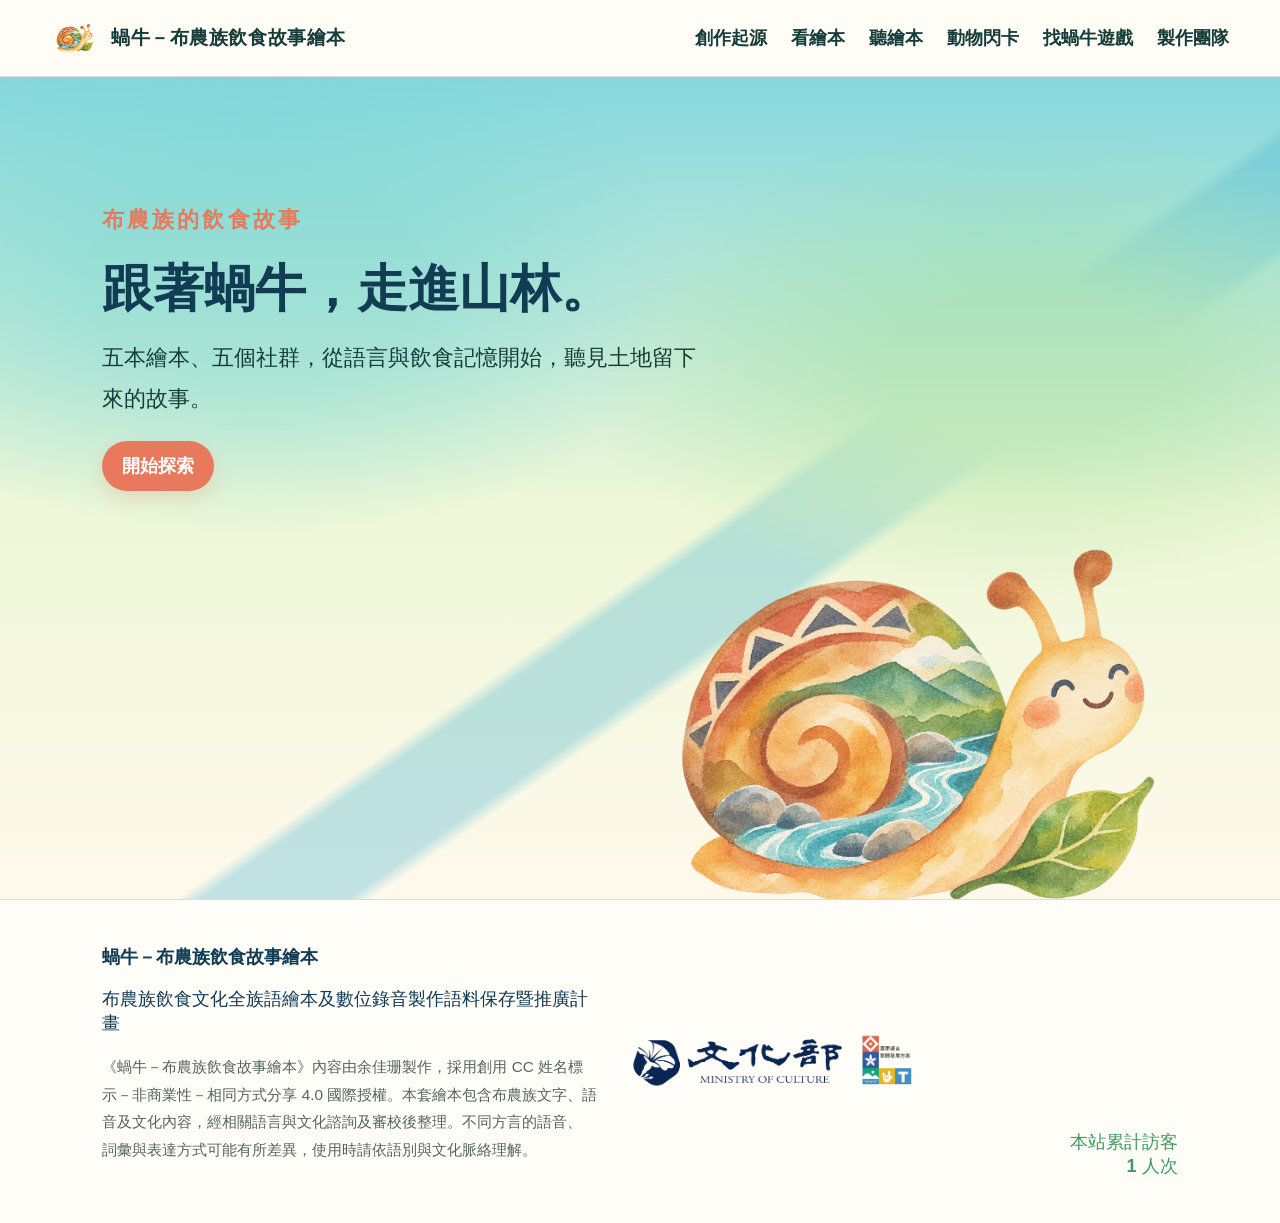
==== index.html @ 5a8964cf "feat: add picture book snail hunt game" ====
<!doctype html>
<html lang="zh-Hant">
  <head>
    <meta charset="UTF-8">
    <meta name="viewport" content="width=device-width, initial-scale=1.0">
    <meta name="description" content="蝸牛－布農族飲食故事繪本成果展示平台">
    <title>蝸牛－布農族飲食故事繪本</title>
    <link rel="stylesheet" href="src/styles.css">
    <link rel="icon" href="assets/logo-snail-watercolor.png" type="image/png">
  </head>
  <body>
    <header class="site-header">
      <a class="brand" href="#top"><img src="assets/logo-snail-watercolor.png" alt="蝸牛 Logo"><span id="project-name"></span></a>
      <button class="menu-toggle" type="button" aria-expanded="false" aria-controls="main-nav">選單</button>
      <nav id="main-nav" aria-label="主要導覽"><a href="#origin">創作起源</a><a href="#books">看繪本</a><a href="#audio">聽繪本</a><a href="#animal-learning">動物閃卡</a><a href="snail.html">找蝸牛遊戲</a><a href="#team">製作團隊</a></nav>
    </header>

    <main id="top">
      <section class="hero screen is-active" data-screen="home">
        <img class="hero__art" src="assets/logo-snail-watercolor.png" alt="水彩蝸牛與溪流意象">
        <div class="hero__copy">
          <p class="kicker">布農族的飲食故事</p>
          <h1>跟著蝸牛，走進山林。</h1>
          <p>五本繪本、五個社群，從語言與飲食記憶開始，聽見土地留下來的故事。</p>
          <a class="button" href="#origin">開始探索</a>
        </div>
      </section>

      <section class="section section--paper screen" id="origin" data-screen="origin">
        <div class="section-heading"><div><p class="kicker">The project</p><h2>繪本序</h2></div><p>先認識故事的來處，再翻開每一本繪本。</p></div>
        <div class="origin-content">
          <div class="prose" id="intro-copy"></div>
          <div class="origin-details">
            <article><h3>計畫背景</h3><div class="prose" id="background-copy"></div></article>
            <article><h3>計畫目的</h3><div class="prose" id="purpose-copy"></div></article>
            <article><h3>預期目標</h3><div class="goal-list" id="goals-copy"></div></article>
          </div>
          <div class="grant"><div class="grant__logos"><img src="assets/culture/ministry-of-culture.png" alt="文化部"><img src="assets/culture/language-development.png" alt="國家語言整體發展方案"></div><div><strong id="grant-unit"></strong><p id="grant-name"></p><p id="grant-text"></p></div></div>
        </div>
      </section>

      <section class="section screen" id="books" data-screen="books">
        <div class="section-heading"><div><p class="kicker">Five voices</p><h2>五本繪本</h2></div><p>每一本都保留自己的語別與社群聲音。</p></div>
        <div class="book-grid" id="book-grid"></div>
      </section>

      <section class="section section--paper screen" id="audio" data-screen="audio">
        <div class="section-heading"><div><p class="kicker">Listen to the stories</p><h2>聽繪本</h2></div><p>每一本繪本未來對應一支 YouTube 有聲影片。</p></div>
        <p class="channel-link"><a class="youtube-channel" id="audio-channel-link" href="http://www.youtube.com/@chiasan3" target="_blank" rel="noreferrer"><img src="assets/culture/youtube-channel.jpg" alt="Bunun Tamazaza YouTube 頻道 Logo"><span>前往有聲繪本 YouTube 頻道</span></a></p>
        <div class="audio-grid" id="audio-grid"></div>
      </section>

      <section class="section section--paper screen" id="animal-learning" data-screen="animal-learning">
        <div class="section-heading"><div><p class="kicker">族語學習</p><h2>巒群布農語・動物閃卡</h2></div><p>先聽族語單字與例句，再翻看中文提示。完成閱讀後，可以挑戰 10 題聽音選圖片。</p></div>
        <label class="autoplay-control"><input id="autoplay-toggle" type="checkbox"> 自動播放族語單字與例句</label>
        <div class="flashcard-layout" id="flashcard-area">
          <article class="flashcard" id="flashcard">
            <img id="flashcard-image" src="assets/animal-flashcards/dog.jpg" alt="狗">
            <div class="flashcard__content"><p class="flashcard__label">族語單字</p><h3 id="flashcard-word">asu</h3><p class="flashcard__label">族語例句</p><p id="flashcard-sentence">Haiza inaak tas-a asu.</p><p class="flashcard__translation" id="flashcard-translation">我有一隻狗。</p><div class="flashcard__actions"><button class="button button--small" id="play-word" type="button">播放單字</button><button class="button button--small" id="play-sentence" type="button">播放例句</button><button class="button button--text" id="flip-card" type="button">翻看提示</button></div></div>
          </article>
          <div class="flashcard__nav"><button class="button button--text" id="previous-card" type="button">上一張</button><span id="flashcard-progress">1 / 10</span><button class="button button--text" id="next-card" type="button">下一張</button></div>
          <button class="button button--primary" id="start-quiz" type="button">開始 10 題聽音選圖</button>
        </div>
        <div class="quiz-panel" id="quiz-panel" hidden><div class="quiz-panel__topline"><p class="kicker">聽音選圖</p><span id="quiz-progress">第 1 / 10 題</span></div><h3 id="quiz-prompt">請聽族語，選出正確的圖片</h3><button class="button button--primary" id="quiz-play" type="button">播放題目</button><div class="quiz-choices" id="quiz-choices"></div><p class="quiz-feedback" id="quiz-feedback" aria-live="polite"></p><p class="quiz-score" id="quiz-score"></p><button class="button button--text" id="restart-quiz" type="button">再測一次</button></div>
      </section>

      <section class="section section--paper screen" id="design" data-screen="design">
        <div class="section-heading"><div><p class="kicker">Design notes</p><h2>設計理念</h2></div></div>
        <div class="prose" id="design-copy"></div>
      </section>

      <section class="section screen" id="team" data-screen="team">
        <div class="section-heading"><div><p class="kicker">People behind the books</p><h2>製作團隊</h2></div><p>讓語言、生活經驗與飲食文化記憶一起被留下來。</p></div>
        <dl id="team-list"></dl>
      </section>
    </main>

    <footer class="site-footer">
      <div><strong>蝸牛－布農族飲食故事繪本</strong><p>布農族飲食文化全族語繪本及數位錄音製作語料保存暨推廣計畫</p><p class="copyright" id="copyright-copy"></p></div>
      <div class="footer-logos"><img src="assets/culture/ministry-of-culture.png" alt="文化部"><img src="assets/culture/language-development.png" alt="國家語言整體發展方案"></div>
      <div class="counter">本站累計訪客<br><strong id="visit-count">0</strong> 人次</div>
    </footer>
    <script type="module" src="src/app.js"></script>
  </body>
</html>
---- src/styles.css ----
:root { --ink:#173d3a; --deep:#123b54; --water:#55c6d7; --leaf:#3d9a61; --cream:#fff9ec; --paper:#fffdf7; --coral:#e8795c; --gold:#e5ad3b; --line:rgba(23,61,58,.16); font-family: "Noto Sans TC", "Microsoft JhengHei", "Arial Rounded MT Bold", sans-serif; font-size:18px; color:var(--ink); background:var(--cream); }
* { box-sizing:border-box; }
html { scroll-behavior:smooth; }
body { margin:0; background:var(--cream); }
button, a { font:inherit; }
button { cursor:pointer; }
a { color:inherit; }
.site-header { position:sticky; top:0; z-index:5; display:flex; justify-content:space-between; align-items:center; padding:14px clamp(18px,4vw,64px); background:rgba(255,253,247,.9); backdrop-filter:blur(12px); border-bottom:1px solid var(--line); }
.screen { display:none; }
.screen.is-active { display:block; }
.brand { display:flex; gap:12px; align-items:center; text-decoration:none; font-weight:900; letter-spacing:.03em; }
.brand img { width:48px; height:48px; object-fit:contain; }
.brand span { max-width:20rem; font-size:1.05rem; }
nav { display:flex; gap:24px; font-size:1rem; }
nav a { text-decoration:none; font-weight:700; }
.menu-toggle { display:none; border:1px solid var(--line); border-radius:999px; padding:9px 14px; background:var(--paper); color:var(--deep); font-weight:800; }
.hero { position:relative; min-height:calc(100vh - 78px); overflow:hidden; display:grid; align-items:center; padding:clamp(36px,6vw,80px) clamp(22px,8vw,120px); background:linear-gradient(180deg,rgba(80,201,215,.7),rgba(218,245,190,.45) 52%,var(--cream)); }
.screen:not(.is-active) { display:none; }
.hero::before { content:""; position:absolute; inset:0; opacity:.34; background:radial-gradient(ellipse at 20% 25%,#68d4cf 0 12%,transparent 30%),radial-gradient(ellipse at 80% 35%,#8ed887 0 10%,transparent 31%),linear-gradient(145deg,transparent 55%,#4bb7d3 56% 62%,transparent 63%); }
.hero__art { position:absolute; right:4vw; bottom:-2rem; width:min(52vw,620px); opacity:.85; filter:saturate(.92); }
.hero__copy { position:relative; z-index:1; max-width:610px; padding-top:24px; }
.kicker, .eyebrow { color:var(--coral); font-size:.82rem; font-weight:900; letter-spacing:.14em; text-transform:uppercase; }
h1 { margin:.2em 0; max-width:none; white-space:nowrap; color:var(--deep); font-family:"Arial Rounded MT Bold", "Noto Sans TC", "Microsoft JhengHei", sans-serif; font-size:clamp(2rem,4vw,4.5rem); line-height:1.05; }
.hero p { max-width:36rem; font-size:1.2rem; line-height:1.9; }
.button { display:inline-flex; align-items:center; justify-content:center; border:0; border-radius:999px; padding:13px 20px; background:var(--coral); color:#fff; text-decoration:none; font-weight:900; box-shadow:0 8px 18px rgba(232,121,92,.2); }
.section { padding:clamp(60px,9vw,110px) clamp(22px,8vw,120px); }
.section--paper { background:var(--paper); }
.section-heading { display:flex; justify-content:space-between; gap:24px; align-items:end; margin-bottom:32px; }
h2 { margin:0; color:var(--deep); font-family:"Arial Rounded MT Bold", "Noto Sans TC", "Microsoft JhengHei", sans-serif; font-size:clamp(2.2rem,4vw,4rem); line-height:1.2; }
.section-heading p { max-width:32rem; line-height:1.8; }
.two-column { display:grid; grid-template-columns:1fr 1fr; gap:clamp(30px,7vw,100px); }
.origin-content { max-width:70rem; }
.origin-content .grant { margin-top:42px; }
.origin-details { display:grid; gap:34px; margin-top:54px; }
.origin-details h3 { margin:0 0 16px; color:var(--deep); font-size:1.7rem; }
.goal-list { display:grid; gap:18px; }
.goal-list article { padding:18px 20px; background:#fffdf7; border-left:4px solid var(--coral); border-radius:0 16px 16px 0; }
.goal-list strong { color:var(--deep); }
.goal-list p { margin:.5rem 0 0; line-height:1.8; }
.prose { font-size:1.15rem; line-height:2.05; }
.grant { display:flex; gap:18px; align-items:center; padding:20px; background:#f4eee0; border:1px solid rgba(229,173,59,.35); border-radius:24px; }
.grant img { width:72px; max-height:72px; object-fit:contain; }
.grant__logos { display:flex; gap:10px; align-items:center; }
.grant__logos img { width:54px; }
.hashtags { display:flex; flex-wrap:wrap; gap:8px; margin-top:14px; }
.hashtags span { padding:5px 10px; border-radius:999px; background:#e6f3e8; color:var(--leaf); font-size:.86rem; font-weight:800; }
.book-grid { display:grid; grid-template-columns:repeat(5,1fr); gap:18px; }
.book-card { overflow:hidden; background:#fff; border:1px solid var(--line); border-radius:22px; box-shadow:0 12px 28px rgba(23,61,58,.08); }
.cover-button { display:block; width:100%; padding:0; border:0; background:#dff6ed; }
.cover-button img { display:block; width:100%; aspect-ratio:1.42; object-fit:cover; transition:transform .3s ease; }
.cover-button:hover img { transform:scale(1.04); }
.book-card__body { padding:16px; }
.book-card h3 { margin:.25rem 0 1rem; font-size:1.2rem; }
.book-actions { display:grid; gap:8px; }
.text-button { padding:12px 14px; border:2px solid var(--coral); border-radius:999px; background:transparent; color:var(--coral); font-weight:800; }
.text-button:hover { background:var(--coral); color:white; }
.text-button--quiet { border-color:var(--leaf); color:var(--leaf); }
.audio-link { display:inline-block; margin-top:14px; color:var(--leaf); font-weight:900; }
.channel-link { display:flex; align-items:center; gap:12px; margin-top:28px; font-weight:900; color:var(--leaf); }
.youtube-channel { display:inline-flex; align-items:center; gap:14px; color:var(--leaf); text-decoration:none; }
.youtube-channel img { width:72px; height:72px; object-fit:cover; border-radius:50%; border:3px solid #fff; box-shadow:0 5px 14px rgba(23,61,58,.16); }
.audio-grid { display:grid; grid-template-columns:repeat(5, minmax(0, 1fr)); gap:22px; margin-top:30px; }
.audio-card { overflow:hidden; background:#fff; border:1px solid var(--line); border-radius:22px; box-shadow:0 12px 24px rgba(23,61,58,.08); }
.audio-card img { display:block; width:100%; aspect-ratio:1.42; object-fit:cover; }
.audio-card__body { padding:18px 18px 22px; }
.audio-card h3 { margin:.35rem 0 .6rem; font-size:1.25rem; }
.audio-link { display:block; padding:11px 14px; border:2px solid var(--leaf); border-radius:999px; text-align:center; text-decoration:none; }
.is-disabled { color:#8d968f; cursor:not-allowed; pointer-events:none; }
#team-list { max-width:70rem; margin:0; }
#team-list p { margin:0; padding:16px 0; border-bottom:1px dashed var(--line); line-height:1.8; }
#team-list strong { color:var(--deep); }
.site-footer { display:grid; grid-template-columns:1.2fr 1fr auto; gap:30px; padding:45px clamp(22px,8vw,120px); background:#fffdf7; color:var(--deep); border-top:1px solid var(--line); }
.footer-logos { display:flex; gap:14px; align-items:center; }
.footer-logos img { max-width:220px; max-height:78px; object-fit:contain; }
.footer-logos img:last-child { max-width:100px; }
.counter { align-self:end; text-align:right; color:var(--leaf); }
.copyright { max-width:48rem; color:#536461; font-size:.85rem; line-height:1.8; }
@media (max-width:1100px) { .audio-grid { grid-template-columns:repeat(3, minmax(0, 1fr)); } }
@media (max-width:700px) { .audio-grid { grid-template-columns:repeat(2, minmax(0, 1fr)); } }
@media (max-width:460px) { .audio-grid { grid-template-columns:1fr; } }
@media (max-width:900px) { .site-header { flex-wrap:wrap; } .menu-toggle { display:block; margin-left:auto; } nav { display:none; width:100%; flex-direction:column; gap:0; padding-top:10px; } nav.is-open { display:flex; } nav a { padding:13px 4px; border-top:1px solid var(--line); } .hero { min-height:680px; } .hero__art { width:85vw; right:-15vw; bottom:5rem; opacity:.5; } .hero__copy { margin-top:auto; } .book-grid { grid-template-columns:repeat(2,1fr); } .two-column, .site-footer { grid-template-columns:1fr; } .counter { text-align:left; } }
@media (max-width:520px) { .brand span { font-size:.86rem; } .hero { min-height:640px; padding-bottom:50px; } h1 { max-width:12ch; white-space:normal; font-size:3.3rem; } .book-grid { grid-template-columns:1fr; max-width:330px; } .section-heading { display:block; } .site-footer { padding-bottom:30px; } }
/* 巒群布農語動物閃卡 */
.animal-learning { scroll-margin-top: 5rem; }
.autoplay-control { display: inline-flex; gap: .55rem; align-items: center; margin: 1rem 0 1.5rem; }
.flashcard-layout { max-width: 900px; margin: 0 auto; text-align: center; }
.flashcard { display: grid; grid-template-columns: minmax(260px, 42%) 1fr; gap: 2rem; align-items: center; padding: 1.5rem; border: 1px solid var(--line, #d8cbb8); border-radius: 1.25rem; background: rgba(255,255,255,.7); text-align: left; }
.flashcard > img { width: 100%; aspect-ratio: 1; object-fit: cover; border-radius: .9rem; }
.flashcard__label { margin: .7rem 0 .2rem; color: var(--muted, #756b60); font-size: .85rem; }
.flashcard h3 { margin: 0; font-size: clamp(2rem, 5vw, 3.5rem); }
.flashcard__translation { color: var(--muted, #756b60); }
.flashcard__actions, .flashcard__nav { display: flex; gap: .7rem; align-items: center; flex-wrap: wrap; }
.flashcard__actions { margin-top: 1.2rem; }
.flashcard__nav { justify-content: center; margin: 1rem 0; }
.button--small { padding: .6rem .85rem; font-size: .9rem; }
.quiz-panel { max-width: 900px; margin: 2rem auto 0; padding: 1.5rem; border-radius: 1.25rem; background: rgba(255,255,255,.72); text-align: center; }
.quiz-panel__topline { display: flex; justify-content: space-between; align-items: center; }
.quiz-choices { display: grid; grid-template-columns: repeat(3, 1fr); gap: 1rem; margin: 1.5rem 0; }
.quiz-choice { padding: .5rem; border: 2px solid transparent; border-radius: 1rem; background: #fff; cursor: pointer; }
.quiz-choice:hover, .quiz-choice:focus-visible { border-color: var(--accent, #a75d3e); }
.quiz-choice img { display: block; width: 100%; aspect-ratio: 1; object-fit: cover; border-radius: .7rem; }
.quiz-choice span { display: block; padding: .5rem 0 .2rem; }
.quiz-feedback { min-height: 1.5em; font-weight: 700; }
.quiz-score { font-size: 1.2rem; font-weight: 700; }
@media (max-width:700px) {
  .flashcard { grid-template-columns: 1fr; gap: 1rem; }
  .flashcard > img { max-width: 360px; margin: 0 auto; }
  .flashcard__content { text-align: center; }
  .flashcard__actions { justify-content: center; }
  .quiz-choices { gap: .5rem; }
  .quiz-choice span { font-size: .85rem; }
}
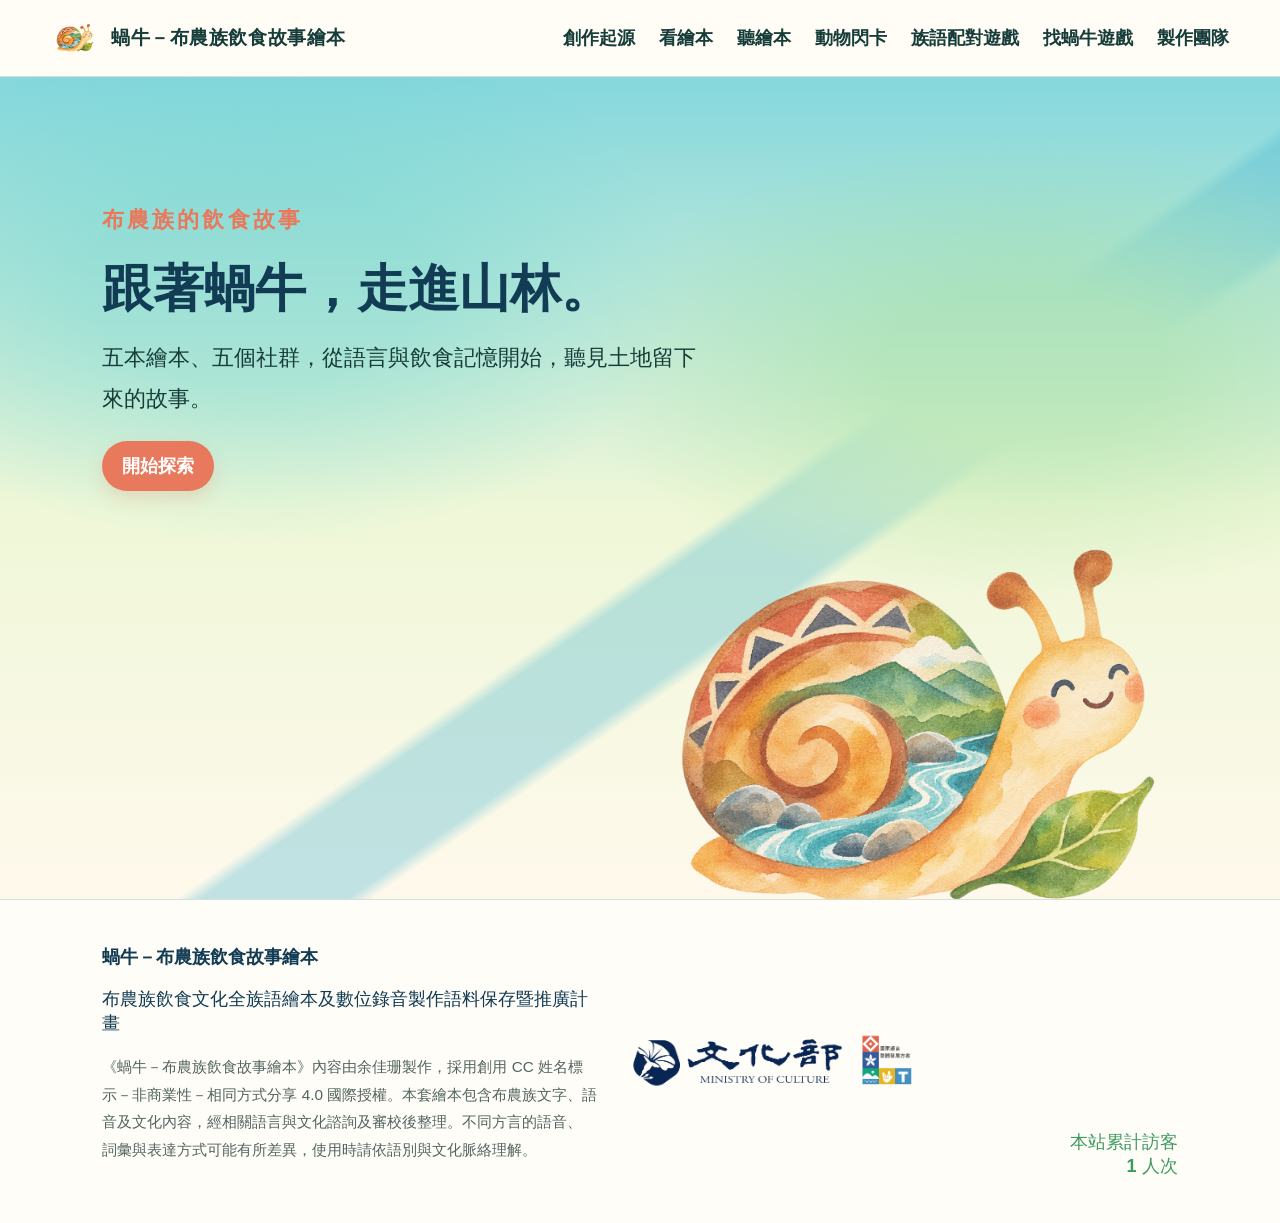
==== commit 822188ca: "feat: add dialect game to main navigation" ====
--- a/index.html
+++ b/index.html
@@ -12,7 +12,7 @@
     <header class="site-header">
       <a class="brand" href="#top"><img src="assets/logo-snail-watercolor.png" alt="蝸牛 Logo"><span id="project-name"></span></a>
       <button class="menu-toggle" type="button" aria-expanded="false" aria-controls="main-nav">選單</button>
-      <nav id="main-nav" aria-label="主要導覽"><a href="#origin">創作起源</a><a href="#books">看繪本</a><a href="#audio">聽繪本</a><a href="#animal-learning">動物閃卡</a><a href="snail.html">找蝸牛遊戲</a><a href="#team">製作團隊</a></nav>
+      <nav id="main-nav" aria-label="主要導覽"><a href="#origin">創作起源</a><a href="#books">看繪本</a><a href="#audio">聽繪本</a><a href="#animal-learning">動物閃卡</a><a href="%E5%B7%92%E7%BE%A4%E5%B8%83%E8%BE%B2%E8%AA%9E%E5%8B%95%E7%89%A9%E9%96%83%E5%8D%A1/snail-dialects.html">族語配對遊戲</a><a href="snail.html">找蝸牛遊戲</a><a href="#team">製作團隊</a></nav>
     </header>
 
     <main id="top">
@@ -51,7 +51,7 @@
       </section>
 
       <section class="section section--paper screen" id="animal-learning" data-screen="animal-learning">
-        <div class="section-heading"><div><p class="kicker">族語學習</p><h2>巒群布農語・動物閃卡</h2></div><p>先聽族語單字與例句，再翻看中文提示。完成閱讀後，可以挑戰 10 題聽音選圖片。</p></div>
+<div class="section-heading"><div><p class="kicker">族語學習</p><h2>巒群布農語・動物閃卡</h2></div><p>先聽族語單字與例句，再翻看中文提示。完成閱讀後，可以挑戰 10 題聽音選圖片。</p></div><p><a class="button" href="%E5%B7%92%E7%BE%A4%E5%B8%83%E8%BE%B2%E8%AA%9E%E5%8B%95%E7%89%A9%E9%96%83%E5%8D%A1/snail-dialects.html">族語配對遊戲</a></p>
         <label class="autoplay-control"><input id="autoplay-toggle" type="checkbox"> 自動播放族語單字與例句</label>
         <div class="flashcard-layout" id="flashcard-area">
           <article class="flashcard" id="flashcard">
